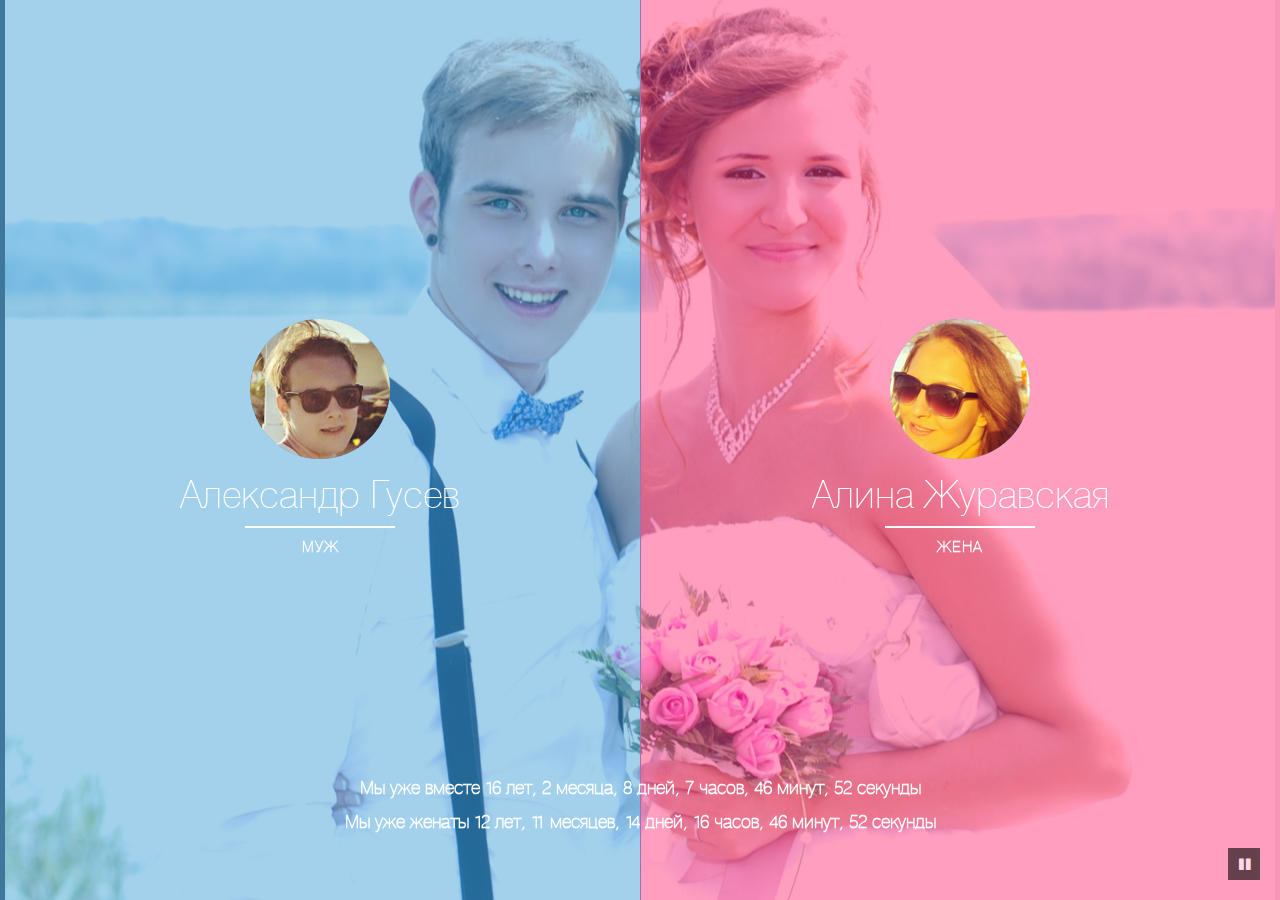
==== index.html @ 0f4f4617 "github profile" ====
<!DOCTYPE html>
<html lang="ru" class="no-js">
	<head>
		<meta charset="UTF-8" />
		<meta http-equiv="X-UA-Compatible" content="IE=edge,chrome=1"> 
		<meta name="viewport" content="width=device-width, initial-scale=1.0"> 
		<title>Саша и Алина</title>
		<meta name="description" content="Персональный сайт Александра Гусев и Алины Журавской" />
		<meta name="keywords" content="Алина Журавская Александр Гусев" />
		<meta name="viewport" content="initial-scale=1,user-scalable=no,maximum-scale=1,width=device-width">
		<meta name="viewport" content="initial-scale=1,user-scalable=no,maximum-scale=1">	
		<meta name="author" content="Codrops" />
		<link rel="shortcut icon" href="favicon.ico">
		<link rel="stylesheet" type="text/css" href="css/styles.css" />
		<link href="http://netdna.bootstrapcdn.com/font-awesome/4.0.3/css/font-awesome.css" rel="stylesheet">
		<script src="js/modernizr.custom.js"></script>
		<script type="text/javascript" src="js/jquery-1.11.0.js"></script>

		<script src="js/moment.js"></script>
		<script src="js/application.js"></script>
	</head>
	<body>
		<video autoplay  loop poster="f" id="bgvid">
			<source src="videos/background.webm" type="video/webm">
			<source src="videos/background.mp4" type="video/mp4">
		</video>
		<div class="container">

			<div id="splitlayout" class="splitlayout">
			<div id="play-overlay">
				<p>Нажми в любом месте, чтобы увидеть сайт</p>
			</div>
			<button value="" id="play-button"><i class="fa fa-pause"></i></button>
				<div class="intro">
					<div id="timer">

						<div id="timer-overlay">
							<h1 id="timeTogether"></h1>
						  <h1 id="timeSinceWedding"></h1>
						</div>
					  
					</div>	
					<div class="side side-left">
						<div class="intro-content">
							<div class="profile"><img src="img/sasha.png" alt="sasha"></div>
							<h1><span>Александр Гусев </span><span>Муж</span></h1>
						</div>
						<div class="overlay"></div>
					</div>
					<div class="side side-right">
						<div class="intro-content">
							<div class="profile"><img src="img/alina.png" alt="profile2"></div>
							<h1><span>Алина Журавская </span><span>Жена</span></h1>
						</div>
						<div class="overlay"></div>
					</div>
				</div><!-- /intro -->
				<div class="page page-right">
					<div class="page-inner">
						<section>
							<h2>Профили</h2>
								<!-- AddThis Follow BEGIN -->
								<div class="addthis_toolbox addthis_32x32_style addthis_default_style">
								<a class="addthis_button_vk_follow" addthis:url="http://vk.com/alisha2805"></a>
								<a class="addthis_button_facebook_follow" addthis:userid="alina.zhuravskaja"></a>
								<a class="addthis_button_youtube_follow" addthis:userid="TE0I0EJIb"></a>
								<a class="addthis_button_instagram_follow" addthis:userid="alinaianila"></a>
								<a class="addthis_button_foursquare_follow" addthis:url="https://ru.foursquare.com/user/23390882"></a>
								<a class="addthis_button_email" addthis:url="mailto:alina.anila@mail.ru"></a>
								</div>
								<script type="text/javascript" src="http://s7.addthis.com/js/300/addthis_widget.js#pubid=ra-52fb23526153041a"></script>
								<!-- AddThis Follow END -->
						</section>
						<section>
							<h2>Певица</h2>
							<p>Я начала заниматься пением еще в раннем возрасте, когда мне было 5 лет. Сначала занималась в школьном кружке по пению, затем поступила в Москоский детский театр эстрады, где проучилась до 15-и лет. Сейчас пою "для души", но и не прочь выступить на корпоративах, свадьбах и других праздниках. Играю на фортепиано, гитаре и укелеле.</p>
						</section>
						<section>
							<h2>Творческая личность</h2>
							<p>Также я очень творческий человек: я <a onclick="window.open('http://aliya-soap.ru')">варю мыло</a>, шью из фетра, рисую, создаю сценические образы и многое другое.</p>
						</section>
					</div><!-- /page-inner -->
				</div><!-- /page-right -->
				<div class="page page-left">
					<div class="page-inner">
						<section>
							<h2>Профили</h2>
								<!-- AddThis Follow BEGIN -->
								<div class="addthis_toolbox addthis_32x32_style addthis_default_style">
								<a class="addthis_button_github_follow" addthis:userid="goooseman"></a>
 								<a class="addthis_button_aboutme_follow" addthis:url="http://about.me/gooseman"></a>
								<a class="addthis_button_foursquare_follow" addthis:url="https://foursquare.com/te0i0tejib"></a>
								<a class="addthis_button_youtube_follow" addthis:userid="TE0I0EJIb"></a>								
								<a class="addthis_button_facebook_follow" addthis:userid="Goooseman"></a>
								<a class="addthis_button_vk_follow" addthis:url="http://vk.com/gooseman"></a>

								</div>
								<script type="text/javascript" src="http://s7.addthis.com/js/300/addthis_widget.js#pubid=ra-52fb23526153041a"></script>
								<!-- AddThis Follow END -->
						</section>
						<section>
							<h2>Веб-разработчик</h2>
							<p>С раннего детства я увлекался техникой, но учиться на программиста не пошел из-за родителей, что мне не помешало выучиться самому. Я владею Ruby on Rails, html5 + canvas (имею опыт работы с fabric.js), css3, js, jquery. Этот сайт - тоже моя работа, а с остальными моими проектами можно познакомиться на <a onclick="window.open('http://goooseman.ru')">моём сайте.</a></p>
						</section>
						<section>
							<h2>Востоковед</h2>
							<p>Сейчас я получаю образовние в РГГУ на дневном по специальности "Востоковедение. Африканистика". Учу китайский и японский (с 3-го курса) языки.</p>
						</section>
					</div><!-- /page-inner -->
				</div><!-- /page-left -->
				<a href="#" class="back back-right" title="back to intro">&rarr;</a>
				<a href="#" class="back back-left" title="back to intro">&larr;</a>
			</div><!-- /splitlayout -->
		</div><!-- /container -->
		<script src="js/classie.js"></script>
		<script src="js/cbpSplitLayout.js"></script>
	</body>
</html>
---- css/styles.css ----
@font-face {
    font-family: 'heliosthinregular';
    src: url('../fonts/helios_thin/helios_thin-webfont.eot');
    src: url('../fonts/helios_thin/helios_thin-webfont.eot?#iefix') format('embedded-opentype'),
         url('../fonts/helios_thin/helios_thin-webfont.woff') format('woff'),
         url('../fonts/helios_thin/helios_thin-webfont.ttf') format('truetype'),
         url('../fonts/helios_thin/helios_thin-webfont.svg#heliosthinregular') format('svg');
    font-weight: normal;
    font-style: normal;

}
*, *:after, *:before { -webkit-box-sizing: border-box; -moz-box-sizing: border-box; box-sizing: border-box; }
body, html { font-size: 100%; padding: 0; margin: 0;}


html, body, 
.container {
	position: relative;
	width: 100%;
	height: 100%;
}

body {
	font-family: 'heliosthinregular', Calibri, Arial, sans-serif;
  color: #fff;
	overflow-y: scroll;
	background: #333;
  background-repeat: no-repeat;
  background-position: center;
  background-attachment: fixed;

}
a {
	color: white;
	text-decoration: none;
}

video#bgvid {
position: fixed; left: 0; bottom: 0;
min-width: 100%; min-height: 100%;
width: auto; height: auto; z-index: -100;

background: url(../img/background.jpg) no-repeat;
  background-position: center;
  background-attachment: fixed;

}
#play-button {
	position: fixed;
	right: 20px;
	bottom: 20px;
	z-index: 99999;
	height: 32px;
	width: 32px;
	background-color: black;
	color: white;
	border: 0;
	opacity: 0.6;
	cursor: pointer;
}
#play-overlay {
	height: 100%;
	width: 100%;
	background-color: black;
	z-index: 99999999999999;
	position: absolute;
	display: none;
	cursor: pointer;
	text-align: center;
	vertical-align: middle;
}
#play-overlay p {
	vertical-align: middle;
	font-size: 44px;
	position: relative;
	top: 40%;
}
.open-left #timer, .open-right #timer {
	display: none;
}
.open-left #play-button, .open-right #play-button {
	display: none;
}
.addthis_toolbox {
	margin-top: 20px;
}
.addthis_32x32_style .at15nc.at300bs {
	border-radius: 20px;
}
.page-left .addthis_default_style .at300b {
	float: right;
}
#timer {
  position: absolute;
  margin: auto;
  bottom: 5%;
  width: 100%;
  text-align: center;
  color: white;
  font-size: 9px;
  z-index: 10000;
}

#timer-overlay {
	width: 70%;
	margin: auto;
	
	padding-top: 10px;
	padding-bottom: 10px;
}

.splitlayout {
	position: relative;
	overflow-x: hidden;
	min-height: 100%;
	width: 100%;
	height: 100%;

}

/* Intro sides */
.side {
	position: fixed;
	top: 0;
	z-index: 100;
	width: 50%;
	height: 100%;
	text-align: center;
	-webkit-backface-visibility: hidden;
	
}

.open-left .side,
.open-right .side {
	cursor: default;
}

.overlay {
	position: absolute;
	top: 0;
	left: 0;
	z-index: 499;
	visibility: hidden;
	width: 100%;
	height: 100%;
	opacity: 0;
}

.side-left .overlay {
	background: rgba(0,0,0,0.7);
}

.side-right .overlay {
	background: rgba(0,0,0,0.3);
}

.side-left {
	left: 0;
	background: rgba(71, 163, 218, 0.5);
	color: #fff;
	outline: 1px solid #47a3da; /* avoid gap */
}

.side-right {
	right: 0;
	background: rgba(255, 61, 127, 0.5);
	color: #fff;
}

/* Intro content, profile image and name, back button */
.intro-content {
	position: absolute;
	top: 50%;
	left: 50%;
	padding: 0 1em;
	width: 50%;
	cursor: pointer;
	-webkit-transform: translateY(-50%) translateX(-50%);
	transform: translateY(-50%) translateX(-50%);
}

.profile {
	margin: 0 auto;
	width: 140px;
	height: 140px;
	border-radius: 50%;
	background: #47a3da;
}

.profile img {
	max-width: 100%;
	border-radius: 50%;
	opacity: 1;
}

.intro-content h1 > span {
	display: block;
	white-space: nowrap;
}

.intro-content h1 > span:first-child {
	font-weight: 300;
	font-size: 2em;
}

.intro-content h1 > span:nth-child(2) {
	position: relative;
	margin-top: 0.5em;
	padding: 0.8em;
	text-transform: uppercase;
	letter-spacing: 1px;
	font-size: 0.8em;
}

.intro-content h1 > span:nth-child(2):before {
	position: absolute;
	top: 0;
	left: 25%;
	width: 50%;
	height: 2px;
	background: #fff;
	content: '';
}

.side-right .intro-content h1 > span:nth-child(2):before {
	background: #fff;
}

.back {
	position: fixed;
	top: 2.6em;
	z-index: 500;
	display: block;
	visibility: hidden;
	width: 50px;
	height: 50px;
	border-radius: 50%;
	color: #fff;
	text-align: center;
	font-size: 22px;
	line-height: 44px;
	opacity: 0;
	pointer-events: none;
}

.mobile-layout .back { /* fixed positioning will make this not clickable after scrolling on some mobile devices */
	position: absolute;
}

.back-left {
	left: 12.5%;
	-webkit-transform: translateX(-50%);
	transform: translateX(-50%);
}

.back-right {
	right: 12.5%;
	-webkit-transform: translateX(50%);
	transform: translateX(50%);
	color: #fff;
}

.open-right .back-left,
.open-left .back-right {
	visibility: visible;
	opacity: 1;
	-webkit-transition-delay: 0.3s;
	transition-delay: 0.3s;
	pointer-events: auto;
}

.back:hover {
	color: #ddd;
}

/* Pages */
.page {
	position: relative;
	top: 0;
	overflow: auto;
	min-height: 100%;
	width: 75%;
	height: auto;
	font-size: 1.4em;
	-webkit-backface-visibility: hidden;
}

.page-right {
	left: 25%;
	outline: 5px solid #ecf0f1; /* avoid rounding gaps */
	background: #FF3D7F;
	color: #fff;
	-webkit-transform: translateX(100%);
	transform: translateX(100%);
}

.page-left {
	left: 0;
	outline: 5px solid #34495e; /* avoid rounding gaps */
	background: #47a3da;
	color: #fff;
	text-align: right;
	-webkit-transform: translateX(-100%);
	transform: translateX(-100%);
}

/* Inner page content */
.page-inner {
	padding: 2em;
	min-height: 100%;
}

.page-inner section {
	padding-bottom: 1em;
}

.page-right .page-inner section a {
	color: #47a3ef;
	cursor: pointer;
}
.page-left .page-inner section a {
	color: #FF3Da4;
	cursor: pointer;
}


.page-inner h2 {
	margin: 0 0 0 0;
	font-weight: 300;
	font-size: 2.4em;
}

.page-inner p {
	font-weight: 300;
	font-size: 1.2em;
}

/* All transitions */
.side,
.page {
	-webkit-transition: -webkit-transform 0.5s ease-in-out;
	transition: transform 0.5s ease-in-out;
}

.overlay {
	-webkit-transition: opacity 0.5s ease-in-out, visibility 0.1s 0.5s ease-in-out;
	transition: opacity 0.5s ease-in-out, visibility 0.1s 0.5s ease-in-out;
}

.intro-content {
	-webkit-transition: -webkit-transform 0.5s ease-in-out, top 0.5s ease-in-out;
	transition: transform 0.5s ease-in-out, top 0.5s ease-in-out;
}

.intro-content h1,
.back {
	-webkit-transition: opacity 0.3s ease-in-out;
	transition: opacity 0.3s ease-in-out;
}

/* Open and close */

/* We need to set the position and overflow for the respective page scroll */
.reset-layout .page,
.splitlayout.open-right .page-left,
.splitlayout.open-left .page-right,
.splitlayout.close-right .page-left,
.splitlayout.close-left .page-right {
	position: absolute;
	overflow: hidden;
	height: 100%;
}

.splitlayout.open-right .page-right,
.splitlayout.open-left .page-left {
	position: relative;
	overflow: auto;
	height: auto;
}

.open-right .side-left .overlay,
.open-left .side-right .overlay {
	visibility: visible;
	opacity: 1;
	-webkit-transition: opacity 0.5s ease-in-out;
	transition: opacity 0.5s ease-in-out;
}

/* Right side open */
.open-right .side-left {
	-webkit-transform: translateX(-60%) scale(.5);
	transform: translateX(-60%) scale(.5);
}

.open-right .side-right {
	z-index: 200;
	-webkit-transform: translateX(-150%);
	transform: translateX(-150%);
}

.close-right .side-right {
	z-index: 200;
}

.open-right .side-right .intro-content {
	-webkit-transform: translateY(-50%) translateX(0%) scale(0.6);
	transform: translateY(-50%) translateX(0%) scale(0.6);
}

.open-right .page-right {
	-webkit-transform: translateX(0%);
	transform: translateX(0%);
}

/* Left side open */
.open-left .side-right {
	-webkit-transform: translateX(60%) scale(.5);
	transform: translateX(60%) scale(.5);
}

.open-left .side-left {
	z-index: 200;
	-webkit-transform: translateX(150%);
	transform: translateX(150%);
}

.close-left .side-left {
	z-index: 200;
}

.open-left .side-left .intro-content {
	-webkit-transform: translateY(-50%) translateX(-100%) scale(0.6);
	transform: translateY(-50%) translateX(-100%) scale(0.6);
}

.open-left .codropsheader {
	opacity: 0;
	visibility: hidden;
	-webkit-transition: opacity 0.3s, visibility 0.1s 0.3s;
	transition: opacity 0.3s, visibility 0.1s 0.3s;
}

.open-left .page-left {
	-webkit-transform: translateX(0%);
	transform: translateX(0%);
}

/* Media Queries */
@media screen and (max-width: 83em) {
	.intro-content { font-size: 60%; }
}

@media screen and (max-width: 58em) {
	body { font-size: 90%; }
}

@media screen and (max-width: 49.4375em) {
	.open-right .side-right {
		-webkit-transform: translateX(-175%);
		transform: translateX(-175%);
	}

	.open-right .side-left {
		-webkit-transform: translateX(-100%) scale(.7);
		transform: translateX(-100%) scale(.7);
	}

	.open-left .side-right {
		-webkit-transform: translateX(100%) scale(.7);
		transform: translateX(100%) scale(.7);
	}

	.open-left .side-left {
		-webkit-transform: translateX(175%);
		transform: translateX(175%);
	}

	.page {
		width: 100%;
	}

	.page-right {
		left: 0;
		padding-left: 15%;
	}

	.page-left {
		padding-right: 15%;
	}

	.intro-content {
		width: 100%;
	}

	.open-right .side-right .intro-content {
		top: 100%;
		-webkit-transform: translateY(-150px) translateX(-12.5%) scale(0.5);
		transform: translateY(-150px) translateX(-12.5%) scale(0.5);
	}

	.open-left .side-left .intro-content {
		top: 100%;
		-webkit-transform: translateY(-150px) translateX(-87.5%) scale(0.5);
		transform: translateY(-150px) translateX(-87.5%) scale(0.5);
	}

	.open-right .intro-content h1,
	.open-left .intro-content h1 {
		opacity: 0;
	}

	.back-left {
		left: 6.25%;
	}

	.back-right {
		right: 6.25%;
	}
}

@media screen and (max-width: 42.5em) {
	body { font-size: 80%; }
	.intro-content { font-size: 50%; }
	}


@media screen and (max-height: 41.125em) {
	.intro-content {
		-webkit-transform: translateY(-25%) translateX(-50%);
		transform: translateY(-25%) translateX(-50%);
		font-size: 40%;
	}
	#timer {
		top: 1%;
		bottom: 100%;
		font-size: 60%;
	}
}

@media screen and (max-width: 39.375em) {
	.intro-content .profile { -webkit-transform: scale(0.5); transform: scale(0.5); }

	#play-overlay p {
		font-size: 20px;
	}
}

@media screen and (max-width: 320px) {
	body { font-size: 70%; }
}
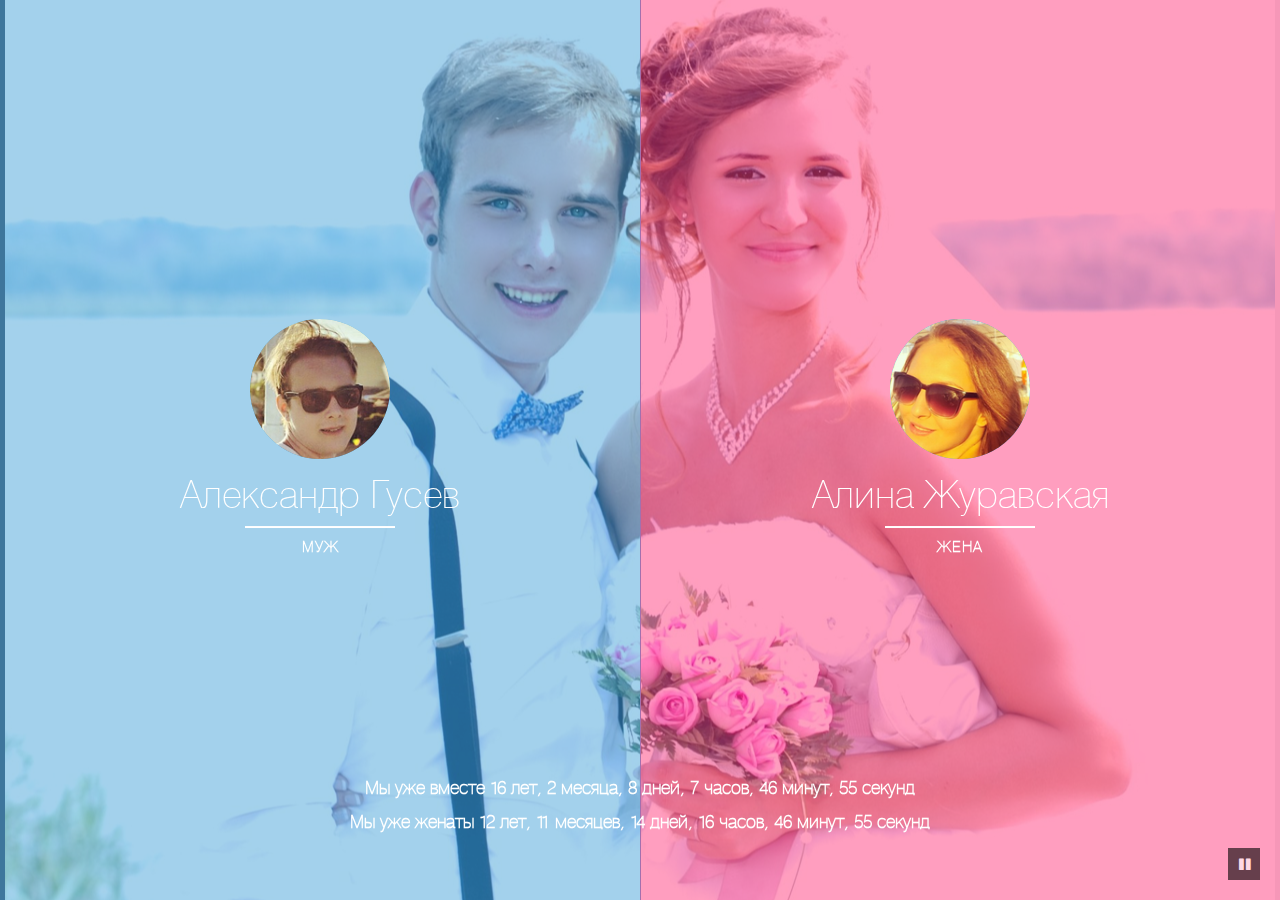
==== commit ea5cfc74: "new social buttons" ====
--- a/index.html
+++ b/index.html
@@ -13,6 +13,7 @@
 		<link rel="shortcut icon" href="favicon.ico">
 		<link rel="stylesheet" type="text/css" href="css/styles.css" />
 		<link href="http://netdna.bootstrapcdn.com/font-awesome/4.0.3/css/font-awesome.css" rel="stylesheet">
+
 		<script src="js/modernizr.custom.js"></script>
 		<script type="text/javascript" src="js/jquery-1.11.0.js"></script>
 
@@ -60,6 +61,14 @@
 						<section>
 							<h2>Профили</h2>
 								<!-- AddThis Follow BEGIN -->
+								<i class="fa fa-facebook" style="background: #3B5998;" onclick="window.open('https://www.facebook.com/Goooseman');"></i>
+								<i class="fa fa-foursquare" style="background: #0072B1" onclick="window.open('http://foursquare.com/te0i0tejib');"></i>
+								<i class="fa fa-instagram" style="background: #3F729B"></i>
+								<i class="fa fa-vk" style="background: #587EA3;" onclick="window.open('http://vk.com/gooseman');"></i>
+								<i class="fa fa-youtube" style="background: #CC181E" onclick="window.open('http://www.youtube.com/user/TE0I0EJIb/videos');"></i>
+								<i class="fa fa-skype" style="background: #17B4EE" onclick="parent.location='skype:te0i0tejib'"></i>
+								<i class="fa fa-envelope-o" style="background: #444444" onclick="parent.location='mailto:inbox@goooseman.ru'"></i>
+								
 								<div class="addthis_toolbox addthis_32x32_style addthis_default_style">
 								<a class="addthis_button_vk_follow" addthis:url="http://vk.com/alisha2805"></a>
 								<a class="addthis_button_facebook_follow" addthis:userid="alina.zhuravskaja"></a>
@@ -86,7 +95,23 @@
 						<section>
 							<h2>Профили</h2>
 								<!-- AddThis Follow BEGIN -->
+<!-- 								<i class="fa fa-stack-overflow" style="background: #777777"></i>
+								<i class="fa fa-bitbucket" style="background: #205081"></i> -->
+							
+								<i class="fa fa-envelope-o" style="background: #444444" onclick="parent.location='mailto:inbox@goooseman.ru'"></i>
+								<i class="fa fa-skype" style="background: #17B4EE" onclick="parent.location='skype:te0i0tejib'"></i>
+								<i class="fa fa-youtube" style="background: #CC181E" onclick="window.open('http://www.youtube.com/user/TE0I0EJIb/videos');"></i>
+								<i class="fa fa-github" style="background: #444444" onclick="window.open('https://github.com/goooseman/');"></i>
+								
+								
+								<i class="fa fa-twitter" style="background: #55ACEE" onclick="window.open('https://twitter.com/g000seman');"></i>
+								<i class="fa fa-vk" style="background: #587EA3;" onclick="window.open('http://vk.com/gooseman');"></i>
+								<i class="fa fa-instagram" style="background: #3F729B"></i>
+								<i class="fa fa-foursquare" style="background: #0072B1" onclick="window.open('http://foursquare.com/te0i0tejib');"></i>
+								<i class="fa fa-facebook" style="background: #3B5998;" onclick="window.open('https://www.facebook.com/Goooseman');"></i>
+
 								<div class="addthis_toolbox addthis_32x32_style addthis_default_style">
+
 								<a class="addthis_button_github_follow" addthis:userid="goooseman"></a>
  								<a class="addthis_button_aboutme_follow" addthis:url="http://about.me/gooseman"></a>
 								<a class="addthis_button_foursquare_follow" addthis:url="https://foursquare.com/te0i0tejib"></a>
--- a/css/styles.css
+++ b/css/styles.css
@@ -309,7 +309,16 @@
 	padding: 2em;
 	min-height: 100%;
 }
-
+.page-inner i {
+	cursor: pointer;
+	text-align: center;
+	text-shadow: 1px 1px 1px rgba(128, 128, 128, 0.5);
+	line-height: 27px;
+	border-radius: 4px;
+	border: 1px outset rgba(128, 128, 128, 0.5);
+	padding: 4px;
+	width: 37px;
+}
 .page-inner section {
 	padding-bottom: 1em;
 }
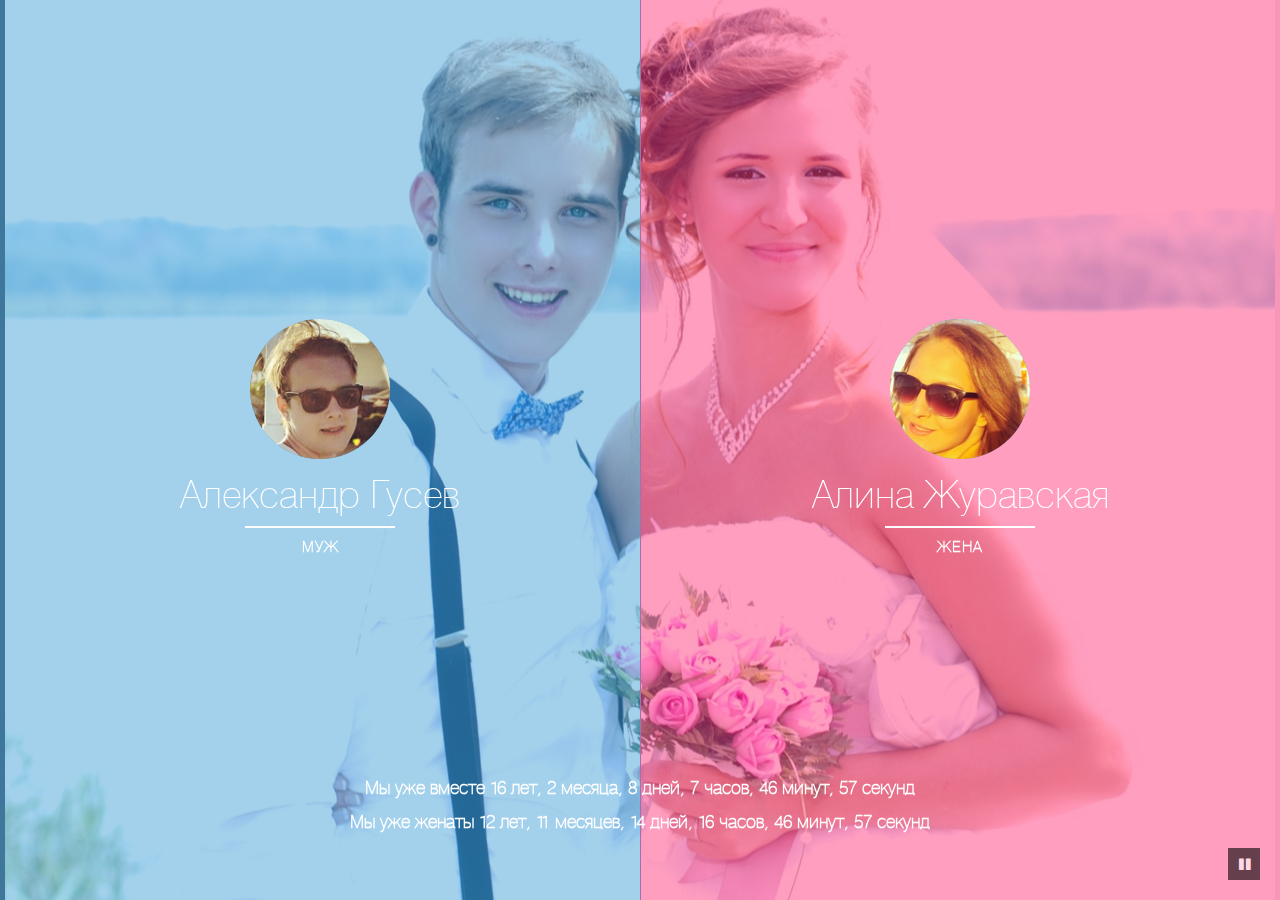
==== commit 658b27ea: "social buttons" ====
--- a/index.html
+++ b/index.html
@@ -60,25 +60,16 @@
 					<div class="page-inner">
 						<section>
 							<h2>Профили</h2>
-								<!-- AddThis Follow BEGIN -->
-								<i class="fa fa-facebook" style="background: #3B5998;" onclick="window.open('https://www.facebook.com/Goooseman');"></i>
-								<i class="fa fa-foursquare" style="background: #0072B1" onclick="window.open('http://foursquare.com/te0i0tejib');"></i>
-								<i class="fa fa-instagram" style="background: #3F729B"></i>
-								<i class="fa fa-vk" style="background: #587EA3;" onclick="window.open('http://vk.com/gooseman');"></i>
+								
+								<i class="fa fa-facebook" style="background: #3B5998;" onclick="window.open('https://www.facebook.com/alina.zhuravskaja');"></i>
+								<i class="fa fa-foursquare" style="background: #0072B1" onclick="window.open('https://ru.foursquare.com/user/23390882');"></i>
+								<i class="fa fa-instagram" style="background: #3F729B" onclick="window.open('http://instagram.com/alinaianila');"></i>
+								<i class="fa fa-vk" style="background: #587EA3;" onclick="window.open('http://vk.com/alisha2805');"></i>
 								<i class="fa fa-youtube" style="background: #CC181E" onclick="window.open('http://www.youtube.com/user/TE0I0EJIb/videos');"></i>
-								<i class="fa fa-skype" style="background: #17B4EE" onclick="parent.location='skype:te0i0tejib'"></i>
-								<i class="fa fa-envelope-o" style="background: #444444" onclick="parent.location='mailto:inbox@goooseman.ru'"></i>
+								<i class="fa fa-skype" style="background: #17B4EE" onclick="parent.location='skype:alina.anila1'"></i>
+								<i class="fa fa-envelope-o" style="background: #444444" onclick="parent.location='mailto:alina.anila@mail.ru'"></i>
+
 								
-								<div class="addthis_toolbox addthis_32x32_style addthis_default_style">
-								<a class="addthis_button_vk_follow" addthis:url="http://vk.com/alisha2805"></a>
-								<a class="addthis_button_facebook_follow" addthis:userid="alina.zhuravskaja"></a>
-								<a class="addthis_button_youtube_follow" addthis:userid="TE0I0EJIb"></a>
-								<a class="addthis_button_instagram_follow" addthis:userid="alinaianila"></a>
-								<a class="addthis_button_foursquare_follow" addthis:url="https://ru.foursquare.com/user/23390882"></a>
-								<a class="addthis_button_email" addthis:url="mailto:alina.anila@mail.ru"></a>
-								</div>
-								<script type="text/javascript" src="http://s7.addthis.com/js/300/addthis_widget.js#pubid=ra-52fb23526153041a"></script>
-								<!-- AddThis Follow END -->
 						</section>
 						<section>
 							<h2>Певица</h2>
@@ -94,7 +85,7 @@
 					<div class="page-inner">
 						<section>
 							<h2>Профили</h2>
-								<!-- AddThis Follow BEGIN -->
+							
 <!-- 								<i class="fa fa-stack-overflow" style="background: #777777"></i>
 								<i class="fa fa-bitbucket" style="background: #205081"></i> -->
 							
@@ -102,26 +93,12 @@
 								<i class="fa fa-skype" style="background: #17B4EE" onclick="parent.location='skype:te0i0tejib'"></i>
 								<i class="fa fa-youtube" style="background: #CC181E" onclick="window.open('http://www.youtube.com/user/TE0I0EJIb/videos');"></i>
 								<i class="fa fa-github" style="background: #444444" onclick="window.open('https://github.com/goooseman/');"></i>
-								
-								
 								<i class="fa fa-twitter" style="background: #55ACEE" onclick="window.open('https://twitter.com/g000seman');"></i>
 								<i class="fa fa-vk" style="background: #587EA3;" onclick="window.open('http://vk.com/gooseman');"></i>
-								<i class="fa fa-instagram" style="background: #3F729B"></i>
 								<i class="fa fa-foursquare" style="background: #0072B1" onclick="window.open('http://foursquare.com/te0i0tejib');"></i>
 								<i class="fa fa-facebook" style="background: #3B5998;" onclick="window.open('https://www.facebook.com/Goooseman');"></i>
 
-								<div class="addthis_toolbox addthis_32x32_style addthis_default_style">
-
-								<a class="addthis_button_github_follow" addthis:userid="goooseman"></a>
- 								<a class="addthis_button_aboutme_follow" addthis:url="http://about.me/gooseman"></a>
-								<a class="addthis_button_foursquare_follow" addthis:url="https://foursquare.com/te0i0tejib"></a>
-								<a class="addthis_button_youtube_follow" addthis:userid="TE0I0EJIb"></a>								
-								<a class="addthis_button_facebook_follow" addthis:userid="Goooseman"></a>
-								<a class="addthis_button_vk_follow" addthis:url="http://vk.com/gooseman"></a>
-
-								</div>
-								<script type="text/javascript" src="http://s7.addthis.com/js/300/addthis_widget.js#pubid=ra-52fb23526153041a"></script>
-								<!-- AddThis Follow END -->
+								
 						</section>
 						<section>
 							<h2>Веб-разработчик</h2>
--- a/css/styles.css
+++ b/css/styles.css
@@ -318,7 +318,9 @@
 	border: 1px outset rgba(128, 128, 128, 0.5);
 	padding: 4px;
 	width: 37px;
-}
+	margin-top: 5px;
+}
+
 .page-inner section {
 	padding-bottom: 1em;
 }
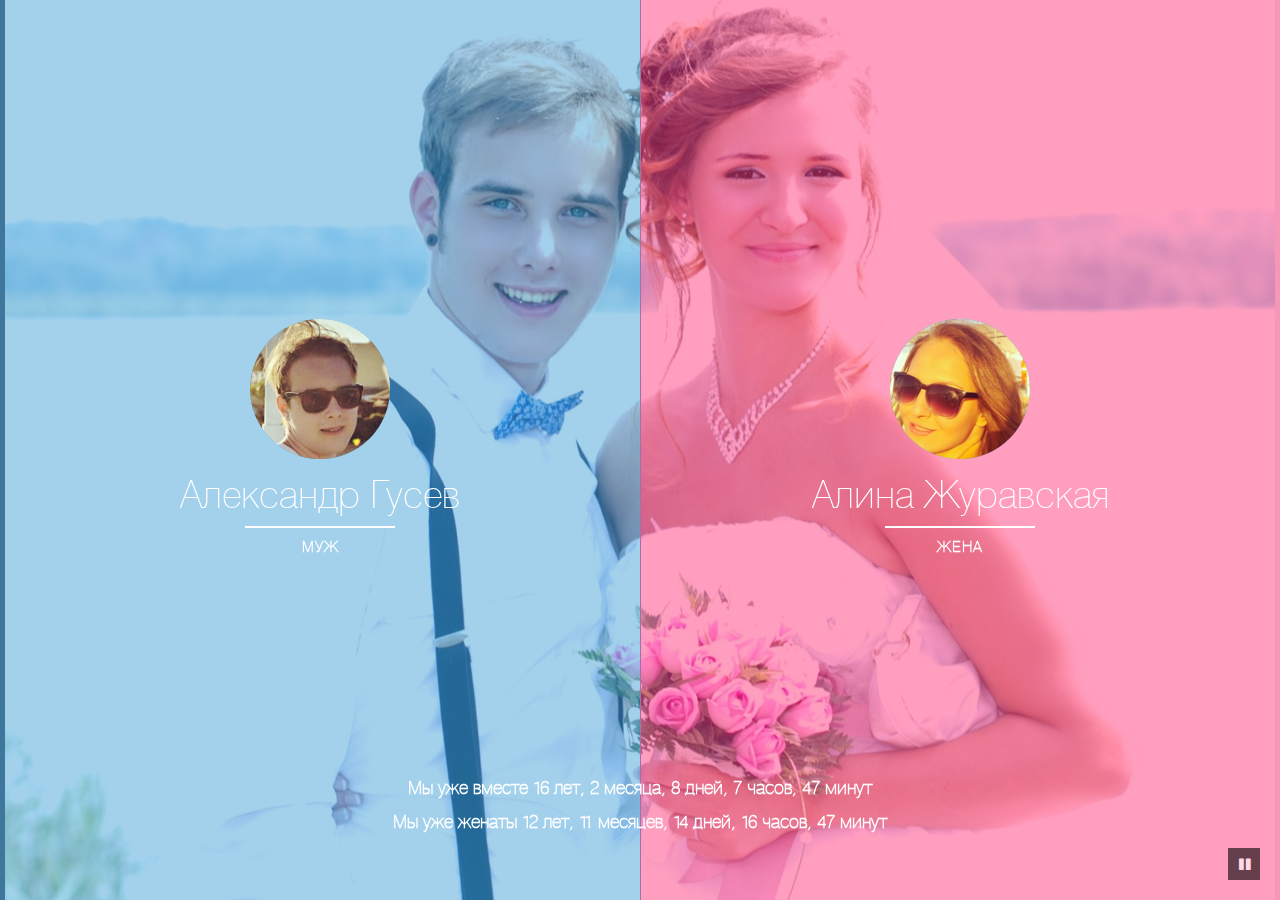
==== commit 7ea078e0: "favicon" ====
--- a/index.html
+++ b/index.html
@@ -59,7 +59,7 @@
 				<div class="page page-right">
 					<div class="page-inner">
 						<section>
-							<h2>Профили</h2>
+							<h2>Социальные профили</h2>
 								
 								<i class="fa fa-facebook" style="background: #3B5998;" onclick="window.open('https://www.facebook.com/alina.zhuravskaja');"></i>
 								<i class="fa fa-foursquare" style="background: #0072B1" onclick="window.open('https://ru.foursquare.com/user/23390882');"></i>
@@ -84,7 +84,7 @@
 				<div class="page page-left">
 					<div class="page-inner">
 						<section>
-							<h2>Профили</h2>
+							<h2>Социальные профили</h2>
 							
 <!-- 								<i class="fa fa-stack-overflow" style="background: #777777"></i>
 								<i class="fa fa-bitbucket" style="background: #205081"></i> -->
--- a/css/styles.css
+++ b/css/styles.css
@@ -309,6 +309,9 @@
 	padding: 2em;
 	min-height: 100%;
 }
+.page-inner section:first-child h2 {
+	margin-bottom: 0.4em;
+}
 .page-inner i {
 	cursor: pointer;
 	text-align: center;
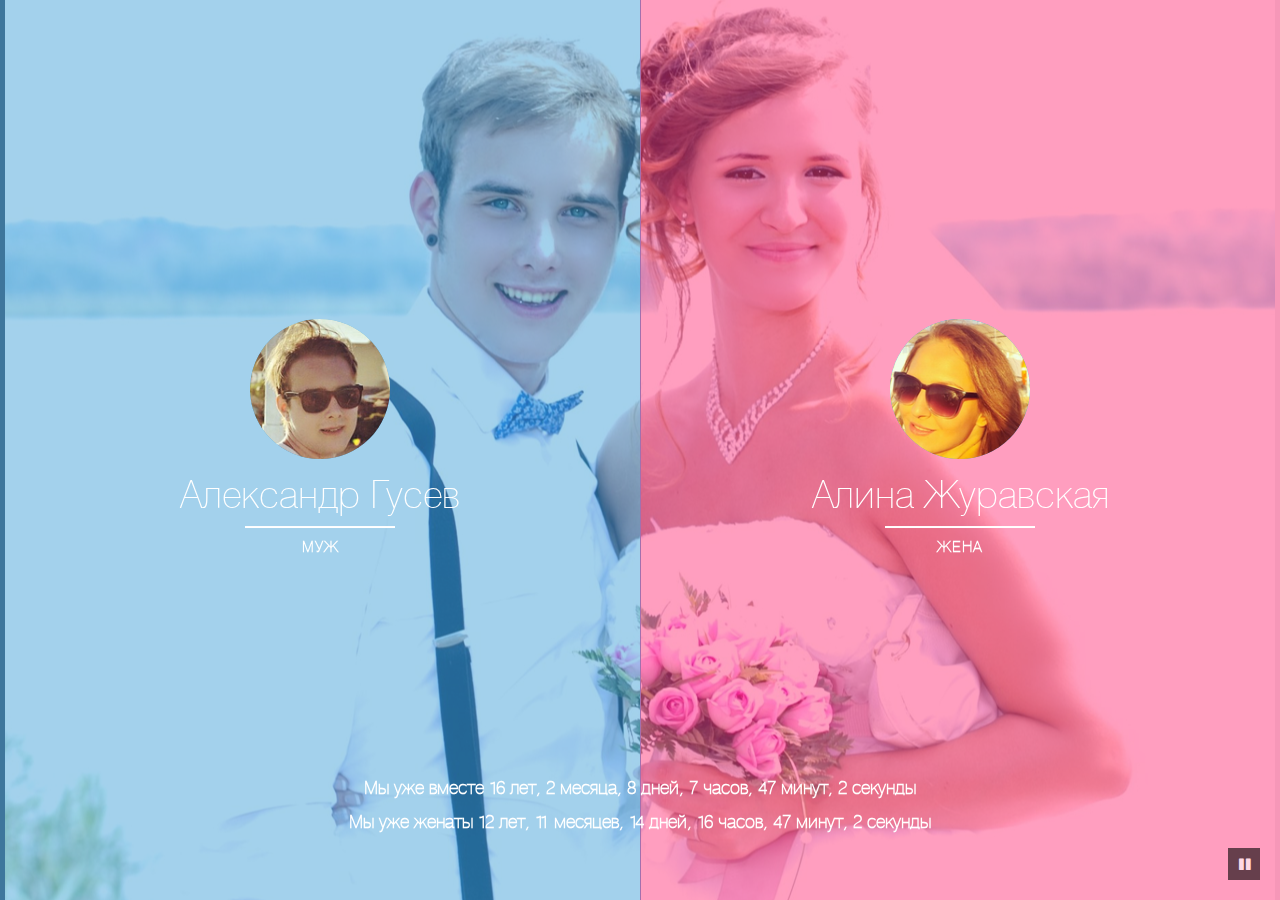
==== commit 5fae89ea: "english" ====
--- a/index.html
+++ b/index.html
@@ -73,7 +73,7 @@
 						</section>
 						<section>
 							<h2>Певица</h2>
-							<p>Я начала заниматься пением еще в раннем возрасте, когда мне было 5 лет. Сначала занималась в школьном кружке по пению, затем поступила в Москоский детский театр эстрады, где проучилась до 15-и лет. Сейчас пою "для души", но и не прочь выступить на корпоративах, свадьбах и других праздниках. Играю на фортепиано, гитаре и укелеле.</p>
+							<p>Я начала заниматься пением еще в раннем возрасте, когда мне было 5 лет. Сначала занималась в школьном кружке по пению, затем поступила в Москоский Детский Театр Эстрады, где проучилась до 15-и лет. Сейчас пою "для души", но и не прочь выступить на корпоративах, свадьбах и других праздниках. Играю на фортепиано, гитаре и укелеле.</p>
 						</section>
 						<section>
 							<h2>Творческая личность</h2>
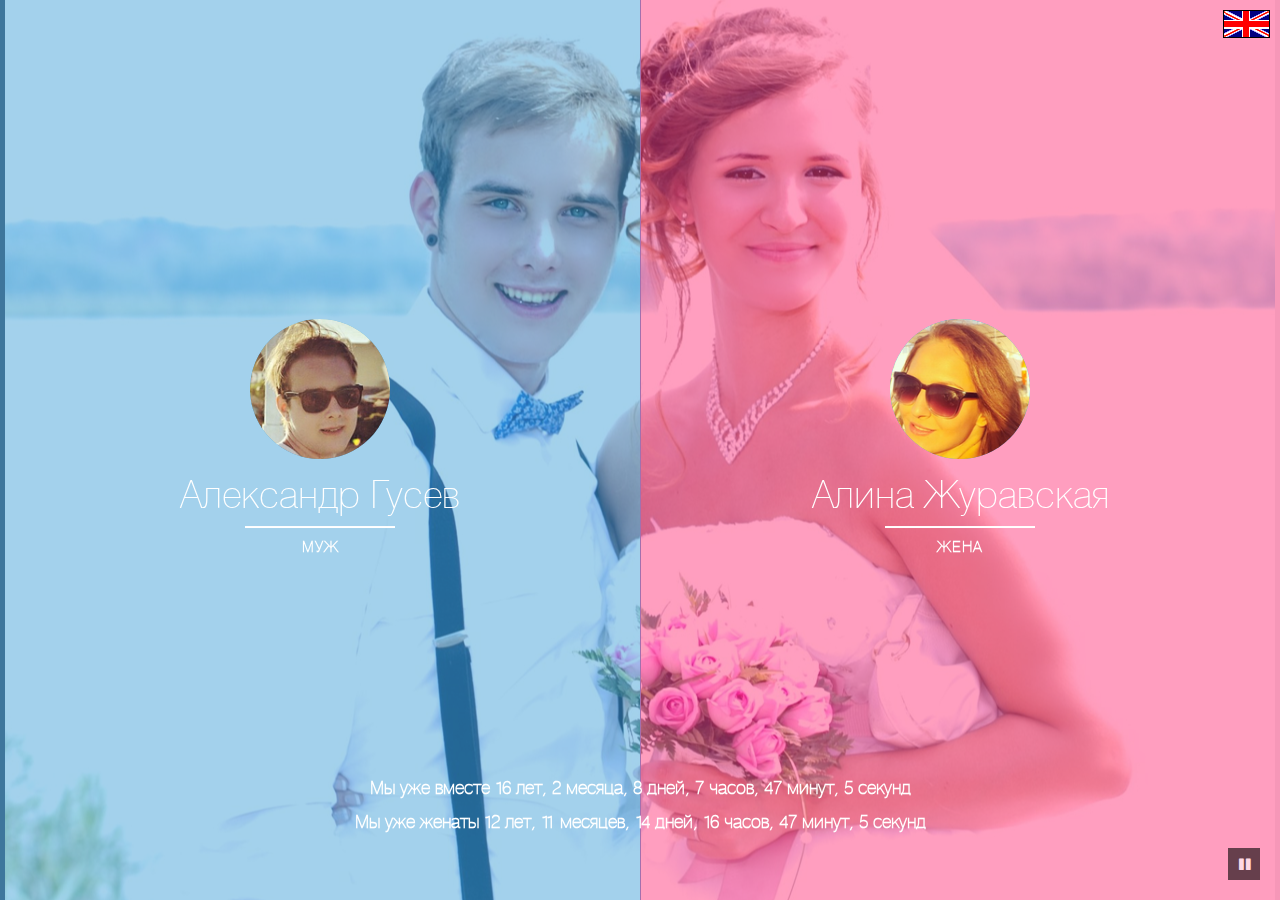
==== commit 9755b6ec: "flags" ====
--- a/index.html
+++ b/index.html
@@ -31,7 +31,8 @@
 			<div id="play-overlay">
 				<p>Нажми в любом месте, чтобы увидеть сайт</p>
 			</div>
-			<button value="" id="play-button"><i class="fa fa-pause"></i></button>
+			<button id="play-button"><i class="fa fa-pause"></i></button>
+			<a href="en"><img src="img/en.png" class="flag" alt="View this page in English"></a>
 				<div class="intro">
 					<div id="timer">
 
--- a/css/styles.css
+++ b/css/styles.css
@@ -44,6 +44,12 @@
   background-position: center;
   background-attachment: fixed;
 
+}
+.flag {
+	position: absolute;
+	z-index: 99999;
+	top: 10px;
+	right: 10px;
 }
 #play-button {
 	position: fixed;
@@ -79,6 +85,9 @@
 	display: none;
 }
 .open-left #play-button, .open-right #play-button {
+	display: none;
+}
+.open-left .flag, .open-right .flag {
 	display: none;
 }
 .addthis_toolbox {
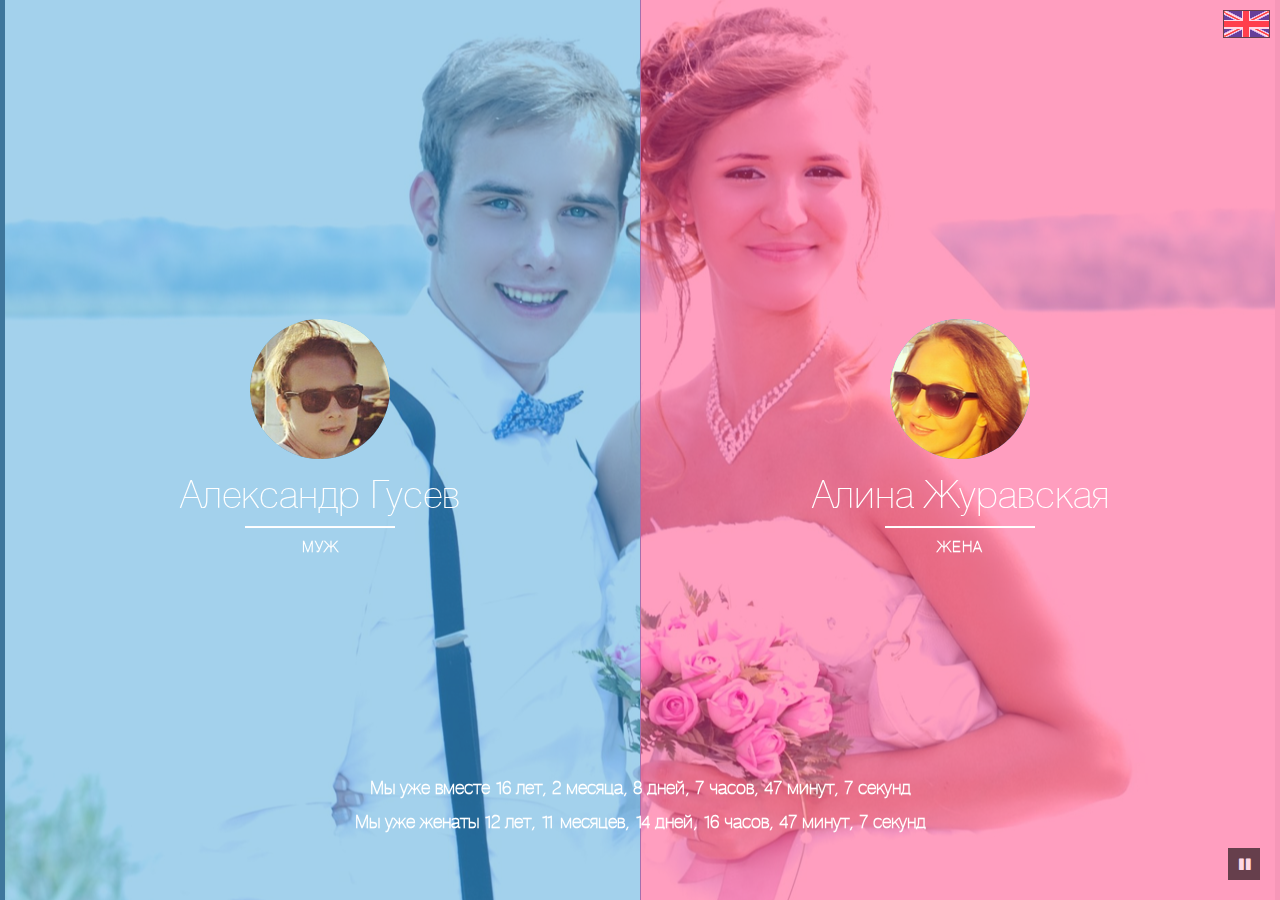
==== commit 8769aaca: "flags" ====
--- a/index.html
+++ b/index.html
@@ -9,8 +9,9 @@
 		<meta name="keywords" content="Алина Журавская Александр Гусев" />
 		<meta name="viewport" content="initial-scale=1,user-scalable=no,maximum-scale=1,width=device-width">
 		<meta name="viewport" content="initial-scale=1,user-scalable=no,maximum-scale=1">	
-		<meta name="author" content="Codrops" />
+		<meta name="author" content="goooseman" />
 		<link rel="shortcut icon" href="favicon.ico">
+		<link rel="icon" href="/favicon.ico" />
 		<link rel="stylesheet" type="text/css" href="css/styles.css" />
 		<link href="http://netdna.bootstrapcdn.com/font-awesome/4.0.3/css/font-awesome.css" rel="stylesheet">
 
--- a/css/styles.css
+++ b/css/styles.css
@@ -50,6 +50,7 @@
 	z-index: 99999;
 	top: 10px;
 	right: 10px;
+	opacity: 0.6;
 }
 #play-button {
 	position: fixed;
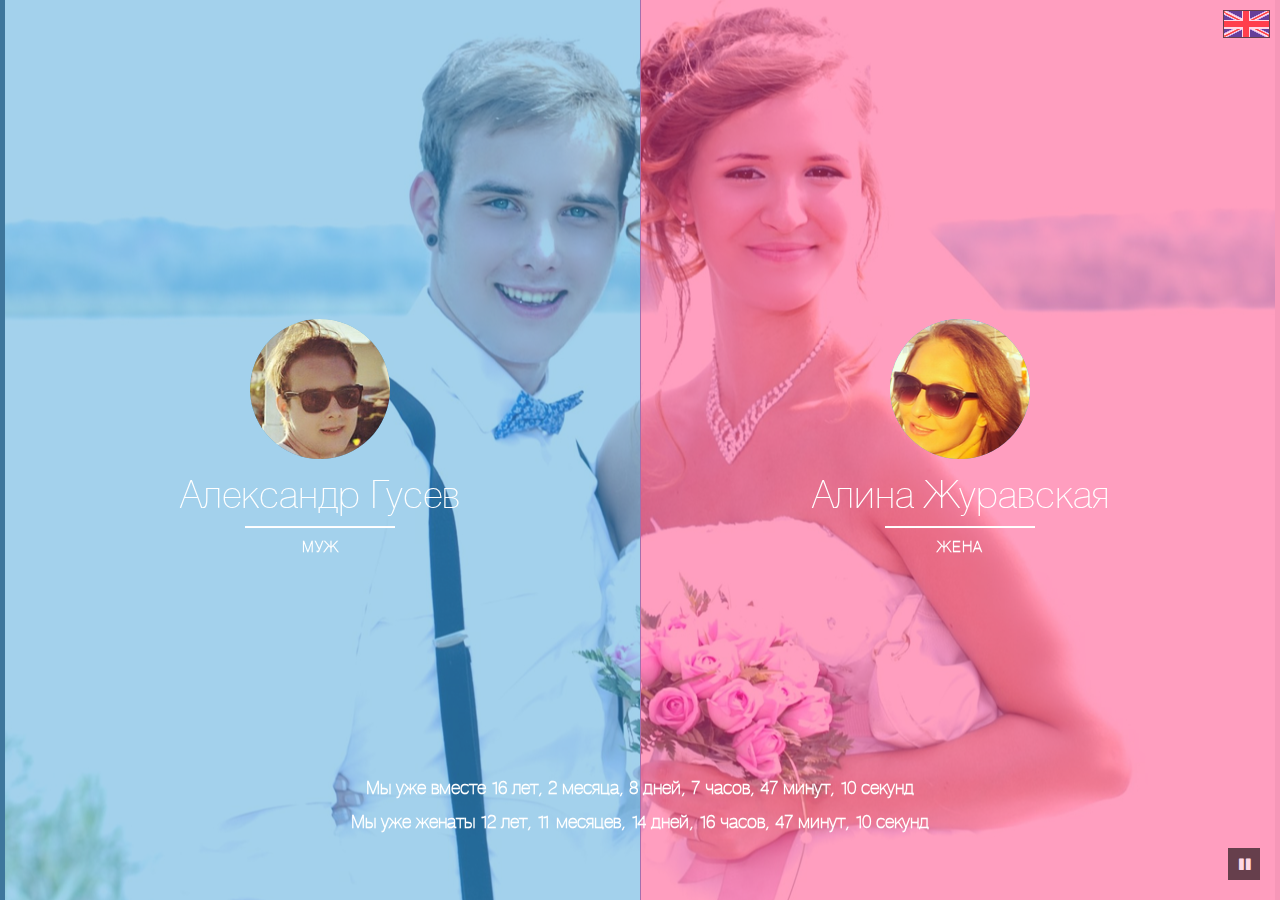
==== commit ae175b22: "favicon" ====
--- a/index.html
+++ b/index.html
@@ -11,7 +11,7 @@
 		<meta name="viewport" content="initial-scale=1,user-scalable=no,maximum-scale=1">	
 		<meta name="author" content="goooseman" />
 		<link rel="shortcut icon" href="favicon.ico">
-		<link rel="icon" href="/favicon.ico" />
+		<link rel="icon" type="image/x-icon" href="favicon.ico" />
 		<link rel="stylesheet" type="text/css" href="css/styles.css" />
 		<link href="http://netdna.bootstrapcdn.com/font-awesome/4.0.3/css/font-awesome.css" rel="stylesheet">
 
